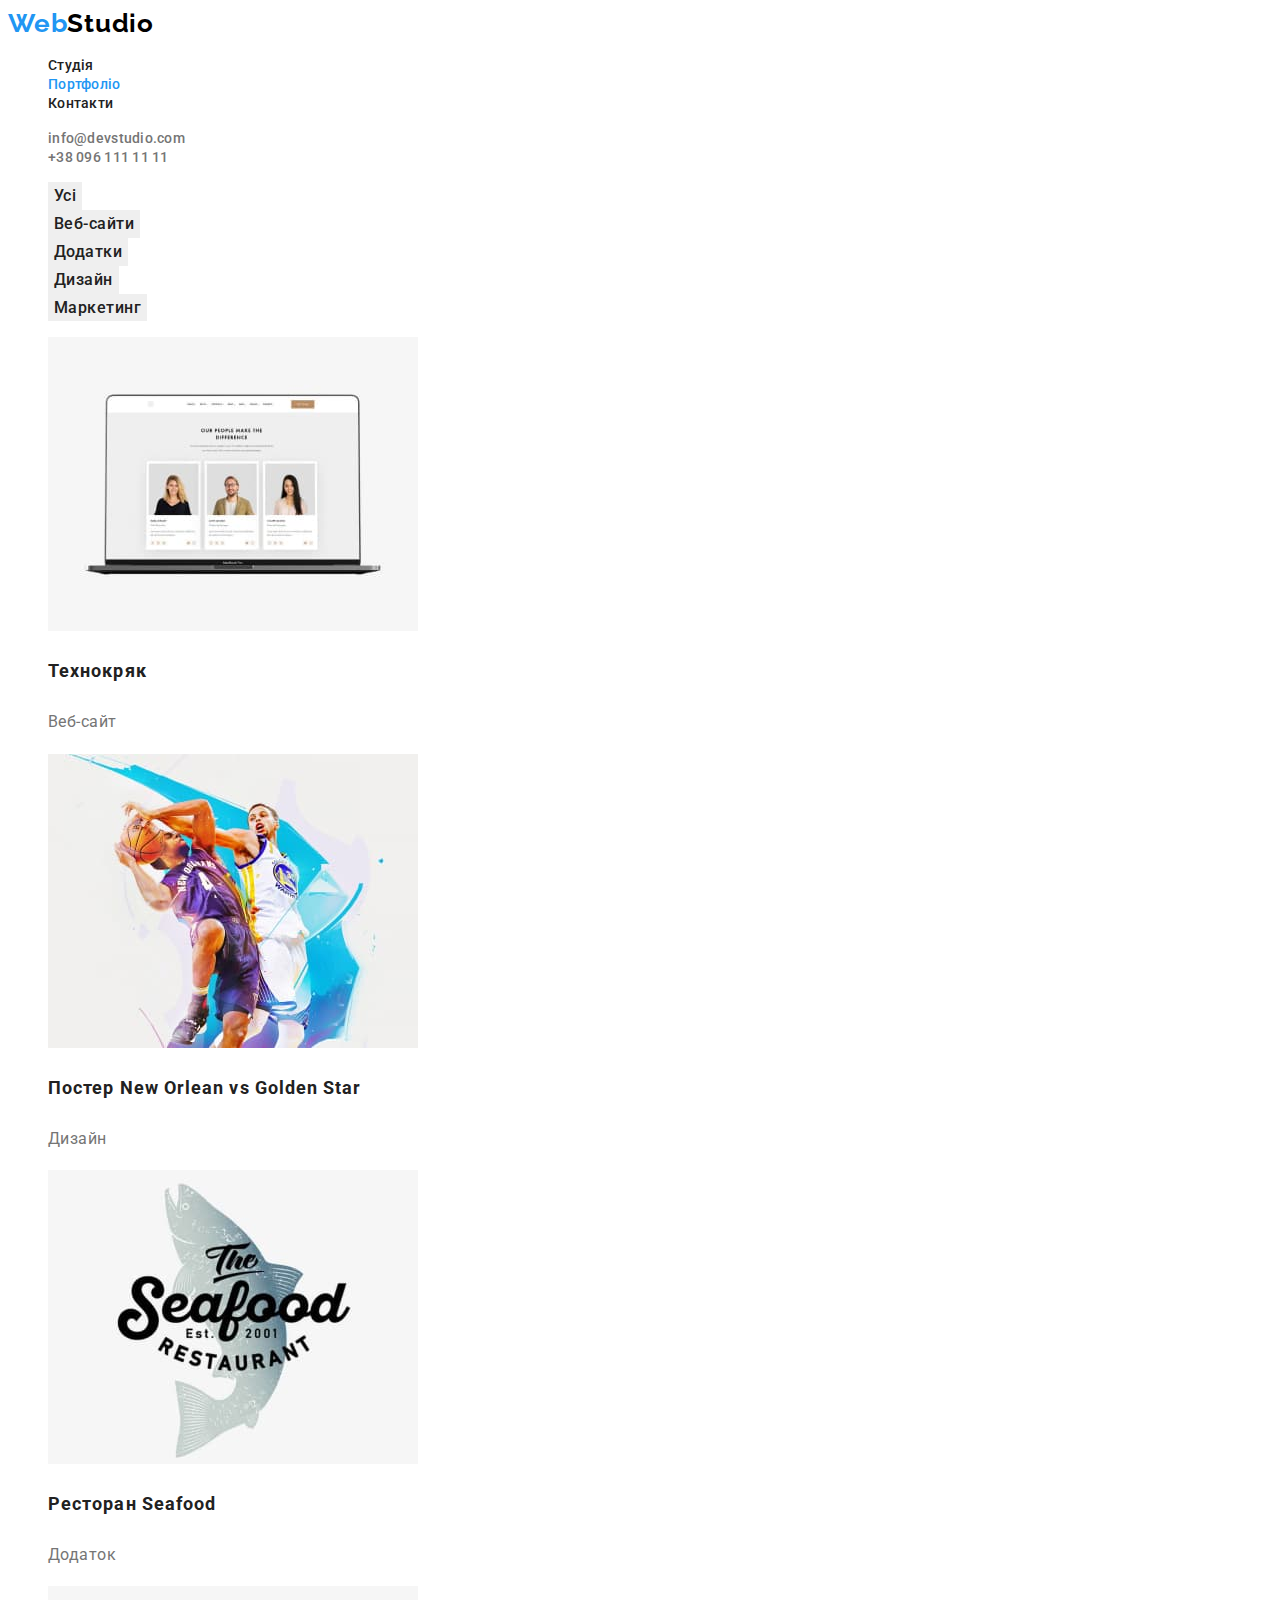
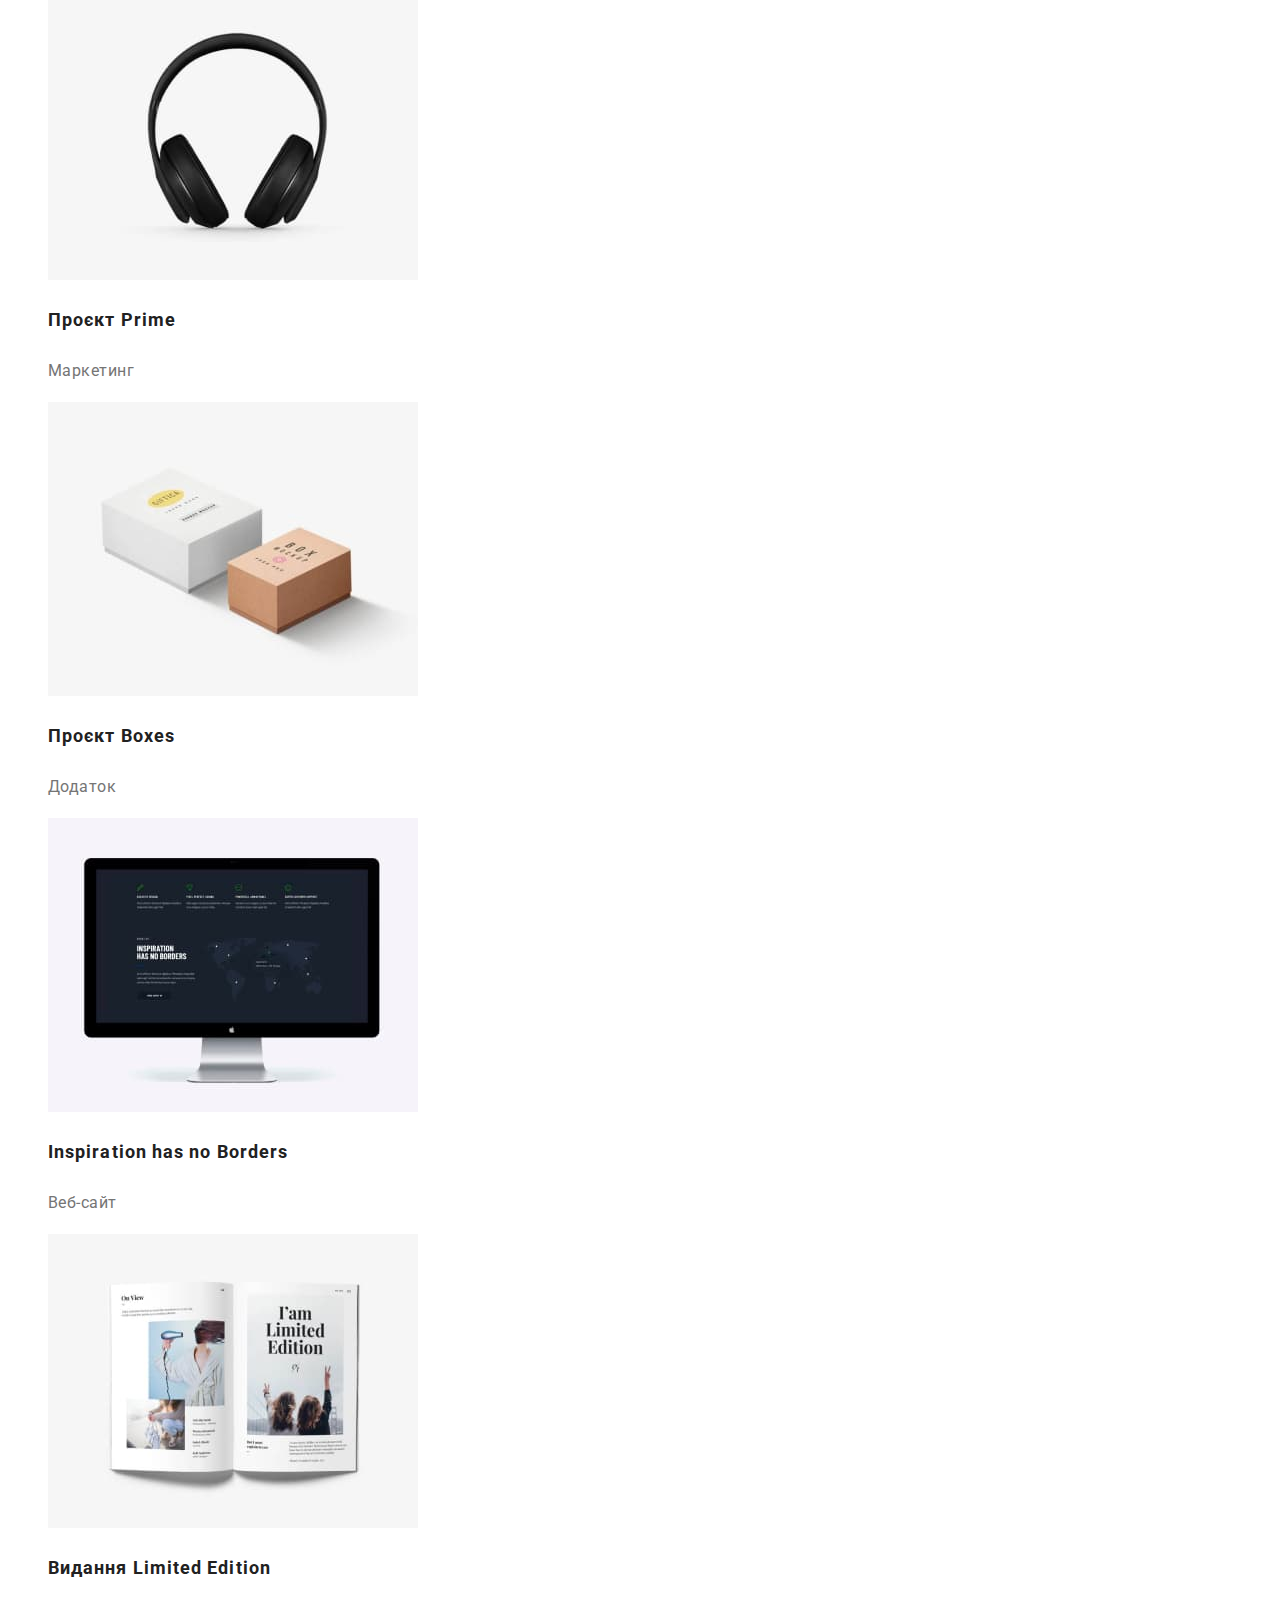
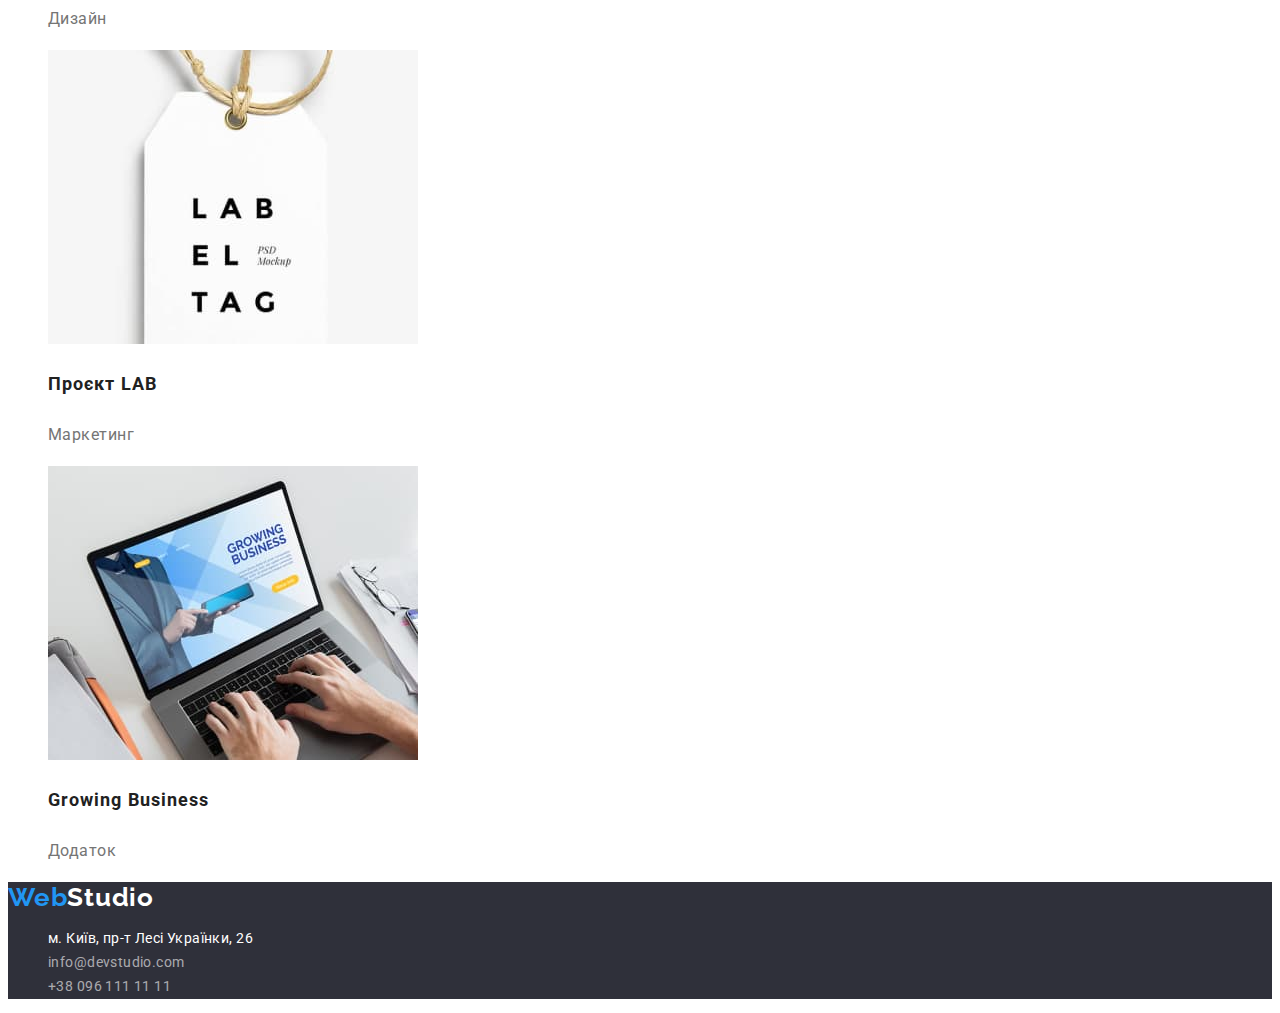
==== portfolio.html @ cf07fdb6 "copy data homework 2" ====
<!DOCTYPE html>
<html lang="uk">

<head>
    <meta charset="UTF-8" />
    <meta http-equiv="X-UA-Compatible" content="IE=edge" />
    <meta name="viewport" content="width=device-width, initial-scale=1.0" />
    <title>Портфоліо</title>
    <link rel="preconnect" href="https://fonts.googleapis.com" />
    <link rel="preconnect" href="https://fonts.gstatic.com" crossorigin />
    <link
        href="https://fonts.googleapis.com/css2?family=Raleway:wght@700&family=Roboto:wght@400;500;700;900&display=swap"
        rel="stylesheet" />
    <link rel="stylesheet" href="./css/styles.css" />
</head>

<body>
    <!--HEADER-->
    <header class="header">
        <nav class="header-nav">
            <a class="header-logo" href="/"><span class="logo-blue">Web</span>Studio</a>
            <ul class="header-list">
                <li><a class="header-link" href="./index.html">Студія</a></li>
                <li><a class="header-link current" href="">Портфоліо</a></li>
                <li><a class="header-link" href="">Контакти</a></li>
            </ul>
        </nav>
        <ul class="header-address">
            <li>
                <a class="header-mail" href="mailto:info@devstudio.com">info@devstudio.com</a>
            </li>
            <li>
                <a class="header-tel" href="tel:+380961111111">+38 096 111 11 11</a>
            </li>
        </ul>
    </header>
    <main>
        <!--FILTER-->
        <section class="filter">
            <h1 class="filter-title">Фільтр</h1>
            <nav>
                <ul class="filter-list">
                    <li class="filter-item">
                        <button class="filter-btn" type="button">Усі</button>
                    </li>
                    <li class="filter-item">
                        <button class="filter-btn" type="button">Веб-сайти</button>
                    </li>
                    <li class="filter-item">
                        <button class="filter-btn" type="button">Додатки</button>
                    </li>
                    <li class="filter-item">
                        <button class="filter-btn" type="button">Дизайн</button>
                    </li>
                    <li class="filter-item">
                        <button class="filter-btn" type="button">Маркетинг</button>
                    </li>
                </ul>
            </nav>
        </section>
        <!-- PROJECTS -->
        <section class="projects">
            <h2 class="projects-title">Приклади робіт</h2>
            <ul class="projects-list">
                <li class="projects-item">
                    <a class="project-link" href="#">
                        <img src="./images/img1.jpg" alt="Відображення відкритої вкладки браузеру з сайтом"
                            width="370" />
                        <h3 class="projects-subtitle">Технокряк</h3>
                        <p class="projects-text">Веб-сайт</p>
                    </a>
                </li>
                <li>
                    <a class="project-link" href="#">
                        <img src="./images/img2.jpg" alt="Два баскетболіста в стрибку борються за мяч" width="370" />
                        <h3 class="projects-subtitle">
                            Постер New Orlean vs Golden Star
                        </h3>
                        <p class="projects-text">Дизайн</p>
                    </a>
                </li>
                <li>
                    <a class="project-link" href="#">
                        <img src="./images/img3.jpg"
                            alt="Логотип ресторану з морською кухнею, на ньому є риба у вертикальному положенні і дизайнерським шрифтом написана назва ресторану"
                            width="370" />
                        <h3 class="projects-subtitle">Ресторан Seafood</h3>
                        <p class="projects-text">Додаток</p>
                    </a>
                </li>
                <li>
                    <a class="project-link" href="#">
                        <img src="./images/img4.jpg" alt="Великі чорні аудіонавушники" width="370" />
                        <h3 class="projects-subtitle">Проєкт Prime</h3>
                        <p class="projects-text">Маркетинг</p>
                    </a>
                </li>
                <li>
                    <a class="project-link" href="#">
                        <img src="./images/img5.jpg" alt="2 коробки: одна біла, друга коричнева" width="370" />
                        <h3 class="projects-subtitle">Проєкт Boxes</h3>
                        <p class="projects-text">Додаток</p>
                    </a>
                </li>
                <li>
                    <a class="project-link" href="#">
                        <img src="./images/img6.jpg" alt="Монітор, на якому відкрито вкладку сайту" width="370" />
                        <h3 class="projects-subtitle">Inspiration has no Borders</h3>
                        <p class="projects-text">Веб-сайт</p>
                    </a>
                </li>
                <li>
                    <a class="project-link" href="#">
                        <img src="./images/img7.jpg"
                            alt="Розворот журналу: на одній сторінці дівчина з феном, на другій дві дівчини стоять спиною, з довгим волоссям"
                            width="370" />
                        <h3 class="projects-subtitle">Видання Limited Edition</h3>
                        <p class="projects-text">Дизайн</p>
                    </a>
                </li>
                <li>
                    <a class="project-link" href="#">
                        <img src="./images/img8.jpg" alt="Бірка біла з символікою Label Tag" width="370" />
                        <h3 class="projects-subtitle">Проєкт LAB</h3>
                        <p class="projects-text">Маркетинг</p>
                    </a>
                </li>
                <li>
                    <a class="project-link" href="#">
                        <img src="./images/img9.jpg"
                            alt="Людина руками набирає текст на клавіатурі ноутбука, на моніторі зображення як встановити додаток"
                            width="370" />
                        <h3 class="projects-subtitle">Growing Business</h3>
                        <p class="projects-text">Додаток</p>
                    </a>
                </li>
            </ul>
        </section>
    </main>
    <!--FOOTER-->
    <footer class="footer">
        <a class="footer-logo" href="/"><span class="logo-blue">Web</span>Studio
        </a>
        <address class="footer-address">
            <ul class="footer-list">
                <li class="footer-item">
                    <a class="footer-place" href="https://goo.gl/maps/CNrvogU5NZiAzgcG7" target="_blank"
                        rel="noopener noreferrer">м. Київ, пр-т Лесі Українки, 26</a>
                </li>
                <li class="footer-item">
                    <a class="footer-mail" href="mailto:info@devstudio.com">info@devstudio.com</a>
                </li>
                <li class="footer-item">
                    <a class="footer-tel" href="tel:+380961111111">+38 096 111 11 11</a>
                </li>
            </ul>
        </address>
    </footer>
</body>

</html>
---- css/styles.css ----
:root {
  --primary-text-color: #757575;
  --title-text-color: #212121;
  --accent-text-color-first: #2196f3;
  --accent-text-color-second: #ffffff;
  --font-ral: "Raleway", sans-serif;
}
body {
  color: var(--primary-text-color);
  font-family: "Roboto", sans-serif;
  background-color: var(--accent-text-color-second);
}

/* --------------HEADER-------------------- */

.header-logo,
.footer-logo {
  font-family: var(--font-ral);
  font-weight: 700;
  font-size: 26px;
  line-height: 1.19;
  letter-spacing: 0.03em;
}

.header-logo {
  color: #000000;
}

.logo-blue {
  color: var(--accent-text-color-first);
}

.header-link {
  color: var(--title-text-color);
}

.current {
  color: var(--accent-text-color-first);
}

.header-link,
.header-mail,
.header-tel {
  font-weight: 500;
  font-size: 14px;
  line-height: 1.14;
  letter-spacing: 0.02em;
}

.header-list,
.header-address,
.features-list,
.photo-list,
.team-list,
.projects-list,
.footer-list,
.filter-list {
  list-style: none;
}

.header-link,
.header-logo,
.header-mail,
.header-tel,
.footer-logo,
.footer-place,
.footer-mail,
.footer-tel,
.project-link {
  text-decoration: none;
}

.header-link:hover,
.header-link:focus,
.header-mail:hover,
.header-mail:focus,
.header-tel:hover,
.header-tel:focus,
.footer-place:hover,
.footer-place:focus,
.footer-mail:hover,
.footer-mail:focus,
.footer-tel:hover,
.footer-tel:focus {
  color: var(--accent-text-color-first);
}

.header-mail,
.header-tel {
  color: var(--primary-text-color);
}

/* --------------HERO-------------------- */

.hero {
  background-color: #2f303a;
}

.hero-title {
  font-weight: 900;
  font-size: 44px;
  line-height: 1.36;
  text-align: center;
  letter-spacing: 0.06em;
  text-transform: uppercase;
  color: var(--accent-text-color-second);
}

.hero-btn {
  font-family: inherit;
  font-weight: 700;
  font-size: 16px;
  line-height: 1.88;
  letter-spacing: 0.06em;
  color: var(--accent-text-color-second);
  background: var(--accent-text-color-first);
  box-shadow: 0px 4px 4px rgba(0, 0, 0, 0.15);
  border-radius: 4px;
  border: none;
  cursor: pointer;
}

.hero-btn:hover,
.hero-btn:focus {
  background-color: #188ce8;
}

/* --------------FEATURES-------------------- */

.feature-title,
.filter-title,
.projects-title {
  position: absolute;
  white-space: nowrap;
  width: 1px;
  height: 1px;
  overflow: hidden;
  border: 0;
  padding: 0;
  clip: rect(0 0 0 0);
  clip-path: inset(50%);
  margin: -1px;
}

.features-subtitle {
  font-size: 14px;
  line-height: 1.14;
  letter-spacing: 0.03em;
  text-transform: uppercase;
  color: var(--title-text-color);
}

.features-text {
  font-size: 14px;
  line-height: 1.71;
  letter-spacing: 0.03em;
}

/* --------------GALLERY-------------------- */

.photo-title,
.team-title {
  font-size: 36px;
  line-height: 1.16;
  text-align: center;
  letter-spacing: 0.03em;
  color: var(--title-text-color);
}

/* --------------TEAM-------------------- */

.team {
  background: #f5f4fa;
}

.team-subtitle,
.team-text {
  line-height: 1.18;
  letter-spacing: 0.03em;
  text-align: center;
}

.team-subtitle {
  font-weight: 500;
  font-size: 16px;
  color: var(--title-text-color);
}

/* --------------FOOTER-------------------- */

.footer {
  background: #2f303a;
}

.footer-logo {
  color: var(--accent-text-color-second);
}

.footer-address {
  font-style: normal;
  font-weight: 400;
  font-size: 14px;
  line-height: 1.71;
  letter-spacing: 0.03em;
}

.footer-place {
  color: var(--accent-text-color-second);
}

.footer-mail,
.footer-tel {
  color: rgba(255, 255, 255, 0.6);
}

/* --------------FILTER-------------------- */

.filter-btn {
  font-family: inherit;
  font-weight: 500;
  font-size: 16px;
  line-height: 1.62;
  letter-spacing: 0.03em;
  text-align: center;
  color: var(--title-text-color);
  border: none;
  cursor: pointer;
}

.filter-btn:hover,
.filter-btn:focus {
  color: var(--accent-text-color-second);
  background-color: var(--accent-text-color-first);
}

/* --------------PROJECTS-------------------- */

.projects-subtitle {
  font-size: 18px;
  line-height: 2;
  letter-spacing: 0.06em;
  color: var(--title-text-color);
}

.projects-text {
  line-height: 1.88;
  letter-spacing: 0.03em;
  color: var(--primary-text-color);
}
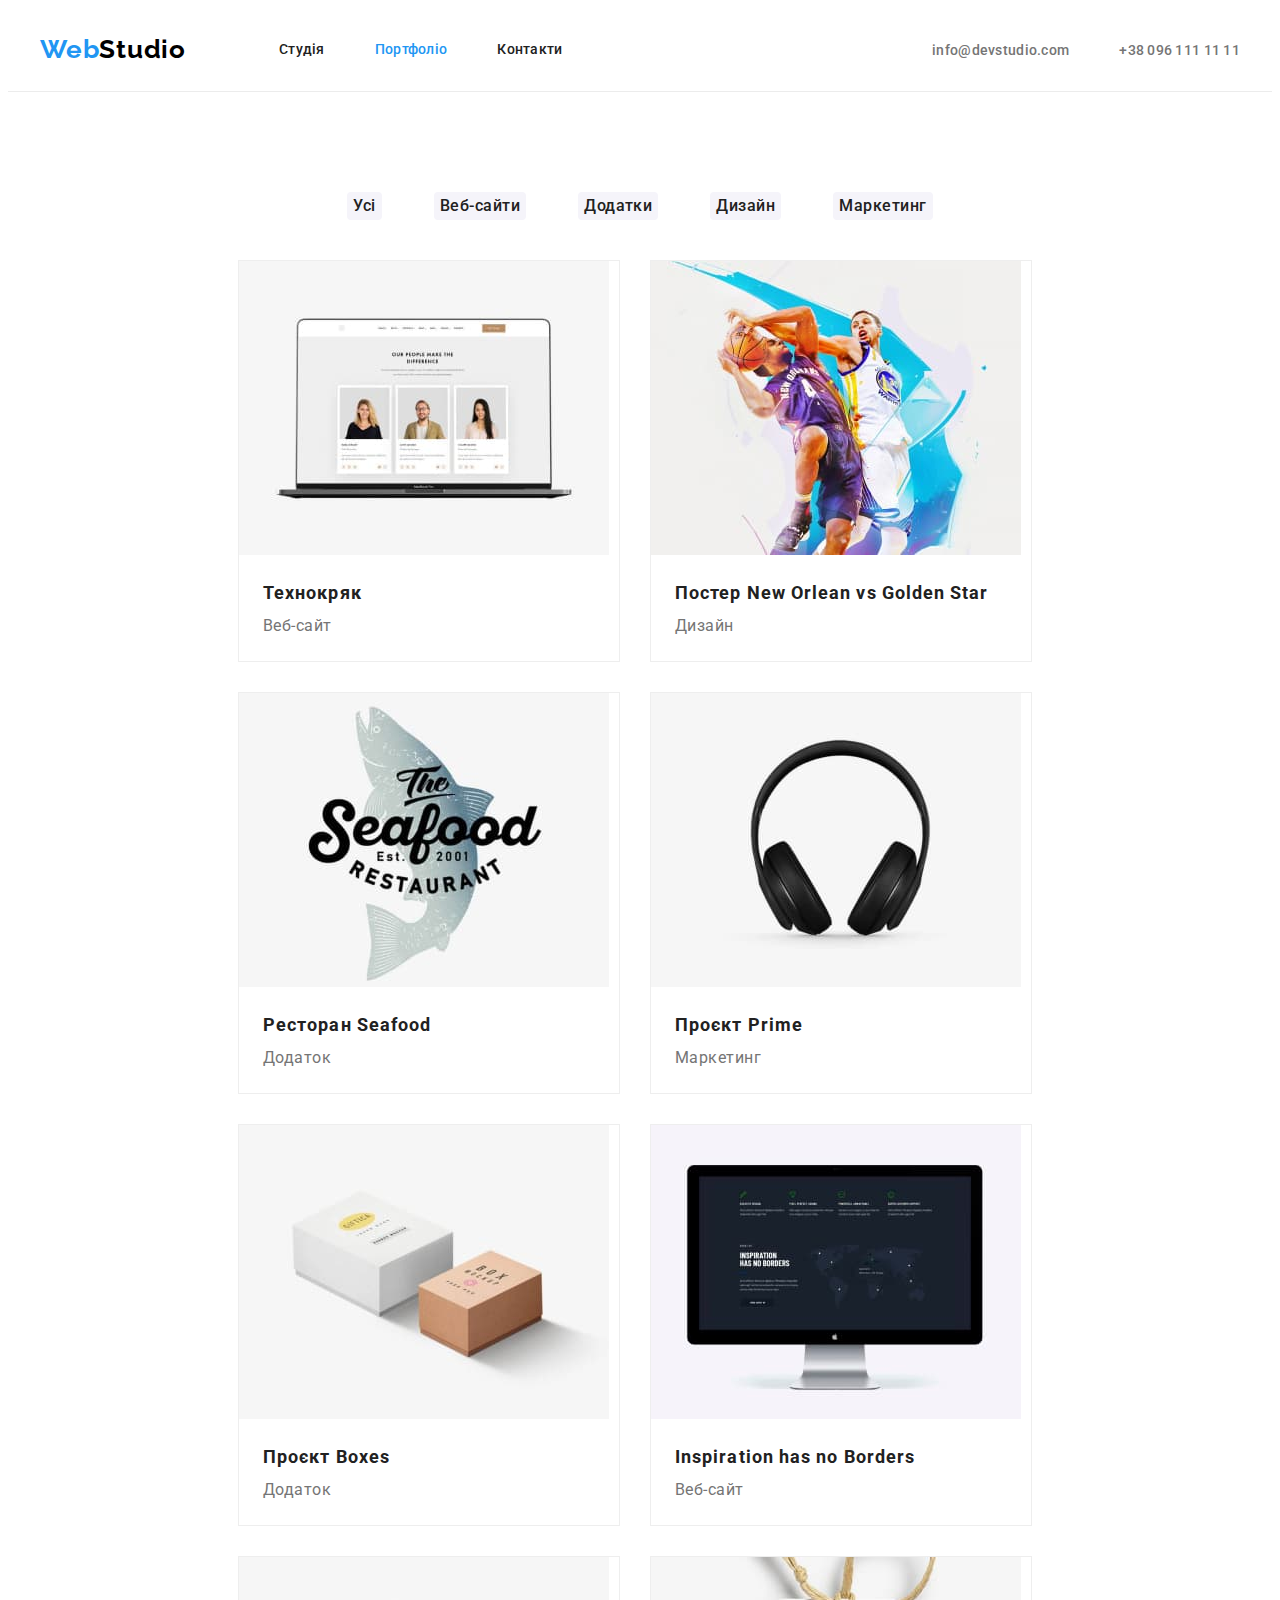
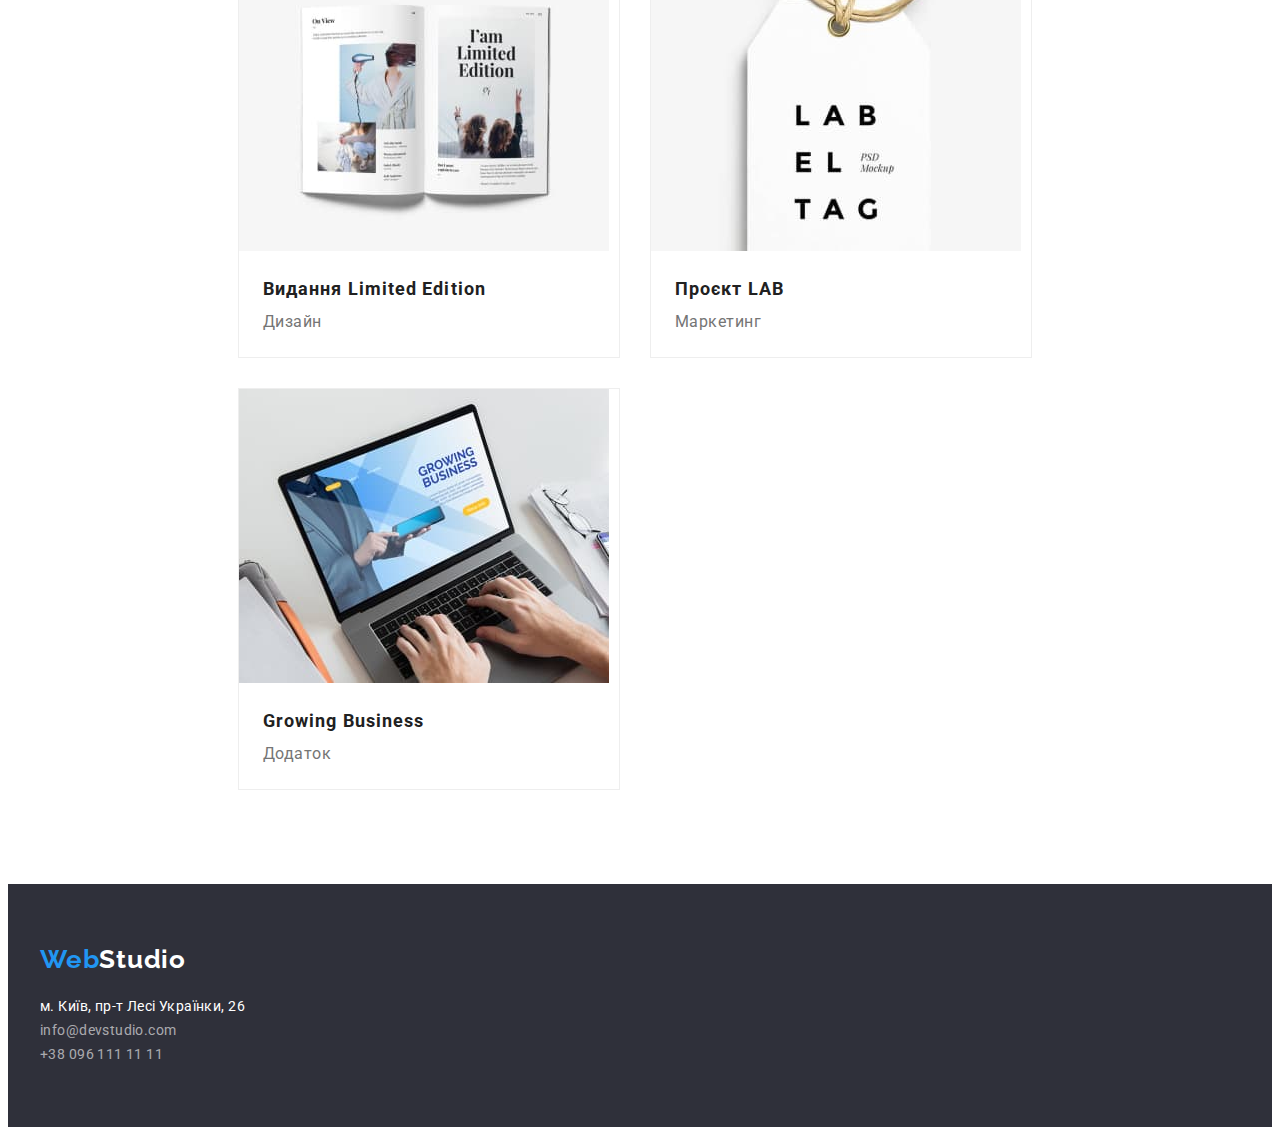
==== commit a2ef95f4: "add geometry" ====
--- a/portfolio.html
+++ b/portfolio.html
@@ -11,150 +11,188 @@
     <link
         href="https://fonts.googleapis.com/css2?family=Raleway:wght@700&family=Roboto:wght@400;500;700;900&display=swap"
         rel="stylesheet" />
+    <link rel="stylesheet" href="https://cdnjs.cloudflare.com/ajax/libs/modern-normalize/1.1.0/modern-normalize.min.css"
+        integrity="sha512-wpPYUAdjBVSE4KJnH1VR1HeZfpl1ub8YT/NKx4PuQ5NmX2tKuGu6U/JRp5y+Y8XG2tV+wKQpNHVUX03MfMFn9Q=="
+        crossorigin="anonymous" referrerpolicy="no-referrer" />
     <link rel="stylesheet" href="./css/styles.css" />
 </head>
 
 <body>
     <!--HEADER-->
     <header class="header">
-        <nav class="header-nav">
-            <a class="header-logo" href="/"><span class="logo-blue">Web</span>Studio</a>
-            <ul class="header-list">
-                <li><a class="header-link" href="./index.html">Студія</a></li>
-                <li><a class="header-link current" href="">Портфоліо</a></li>
-                <li><a class="header-link" href="">Контакти</a></li>
+        <div class="container header-container">
+            <nav class="header-nav">
+                <a class="header-logo" href="/"><span class="logo-blue">Web</span>Studio</a>
+                <ul class="header-list">
+                    <li><a class="header-link" href="./index.html">Студія</a></li>
+                    <li><a class="header-link current" href="">Портфоліо</a></li>
+                    <li><a class="header-link" href="">Контакти</a></li>
+                </ul>
+            </nav>
+            <ul class="header-address">
+                <li>
+                    <a class="header-mail" href="mailto:info@devstudio.com">info@devstudio.com</a>
+                </li>
+                <li>
+                    <a class="header-tel" href="tel:+380961111111">+38 096 111 11 11</a>
+                </li>
             </ul>
-        </nav>
-        <ul class="header-address">
-            <li>
-                <a class="header-mail" href="mailto:info@devstudio.com">info@devstudio.com</a>
-            </li>
-            <li>
-                <a class="header-tel" href="tel:+380961111111">+38 096 111 11 11</a>
-            </li>
-        </ul>
     </header>
     <main>
         <!--FILTER-->
         <section class="filter">
-            <h1 class="filter-title">Фільтр</h1>
-            <nav>
-                <ul class="filter-list">
-                    <li class="filter-item">
-                        <button class="filter-btn" type="button">Усі</button>
-                    </li>
-                    <li class="filter-item">
-                        <button class="filter-btn" type="button">Веб-сайти</button>
-                    </li>
-                    <li class="filter-item">
-                        <button class="filter-btn" type="button">Додатки</button>
-                    </li>
-                    <li class="filter-item">
-                        <button class="filter-btn" type="button">Дизайн</button>
-                    </li>
-                    <li class="filter-item">
-                        <button class="filter-btn" type="button">Маркетинг</button>
-                    </li>
-                </ul>
-            </nav>
+            <div class="container filter-container">
+                <h1 class="filter-title">Фільтр</h1>
+                <nav>
+                    <ul class="filter-list">
+                        <li class="filter-item">
+                            <button class="filter-btn" type="button">Усі</button>
+                        </li>
+                        <li class="filter-item">
+                            <button class="filter-btn" type="button">Веб-сайти</button>
+                        </li>
+                        <li class="filter-item">
+                            <button class="filter-btn" type="button">Додатки</button>
+                        </li>
+                        <li class="filter-item">
+                            <button class="filter-btn" type="button">Дизайн</button>
+                        </li>
+                        <li class="filter-item">
+                            <button class="filter-btn" type="button">Маркетинг</button>
+                        </li>
+                    </ul>
+                </nav>
+            </div>
         </section>
         <!-- PROJECTS -->
         <section class="projects">
-            <h2 class="projects-title">Приклади робіт</h2>
-            <ul class="projects-list">
-                <li class="projects-item">
-                    <a class="project-link" href="#">
-                        <img src="./images/img1.jpg" alt="Відображення відкритої вкладки браузеру з сайтом"
-                            width="370" />
-                        <h3 class="projects-subtitle">Технокряк</h3>
-                        <p class="projects-text">Веб-сайт</p>
-                    </a>
-                </li>
-                <li>
-                    <a class="project-link" href="#">
-                        <img src="./images/img2.jpg" alt="Два баскетболіста в стрибку борються за мяч" width="370" />
-                        <h3 class="projects-subtitle">
-                            Постер New Orlean vs Golden Star
-                        </h3>
-                        <p class="projects-text">Дизайн</p>
-                    </a>
-                </li>
-                <li>
-                    <a class="project-link" href="#">
-                        <img src="./images/img3.jpg"
-                            alt="Логотип ресторану з морською кухнею, на ньому є риба у вертикальному положенні і дизайнерським шрифтом написана назва ресторану"
-                            width="370" />
-                        <h3 class="projects-subtitle">Ресторан Seafood</h3>
-                        <p class="projects-text">Додаток</p>
-                    </a>
-                </li>
-                <li>
-                    <a class="project-link" href="#">
-                        <img src="./images/img4.jpg" alt="Великі чорні аудіонавушники" width="370" />
-                        <h3 class="projects-subtitle">Проєкт Prime</h3>
-                        <p class="projects-text">Маркетинг</p>
-                    </a>
-                </li>
-                <li>
-                    <a class="project-link" href="#">
-                        <img src="./images/img5.jpg" alt="2 коробки: одна біла, друга коричнева" width="370" />
-                        <h3 class="projects-subtitle">Проєкт Boxes</h3>
-                        <p class="projects-text">Додаток</p>
-                    </a>
-                </li>
-                <li>
-                    <a class="project-link" href="#">
-                        <img src="./images/img6.jpg" alt="Монітор, на якому відкрито вкладку сайту" width="370" />
-                        <h3 class="projects-subtitle">Inspiration has no Borders</h3>
-                        <p class="projects-text">Веб-сайт</p>
-                    </a>
-                </li>
-                <li>
-                    <a class="project-link" href="#">
-                        <img src="./images/img7.jpg"
-                            alt="Розворот журналу: на одній сторінці дівчина з феном, на другій дві дівчини стоять спиною, з довгим волоссям"
-                            width="370" />
-                        <h3 class="projects-subtitle">Видання Limited Edition</h3>
-                        <p class="projects-text">Дизайн</p>
-                    </a>
-                </li>
-                <li>
-                    <a class="project-link" href="#">
-                        <img src="./images/img8.jpg" alt="Бірка біла з символікою Label Tag" width="370" />
-                        <h3 class="projects-subtitle">Проєкт LAB</h3>
-                        <p class="projects-text">Маркетинг</p>
-                    </a>
-                </li>
-                <li>
-                    <a class="project-link" href="#">
-                        <img src="./images/img9.jpg"
-                            alt="Людина руками набирає текст на клавіатурі ноутбука, на моніторі зображення як встановити додаток"
-                            width="370" />
-                        <h3 class="projects-subtitle">Growing Business</h3>
-                        <p class="projects-text">Додаток</p>
-                    </a>
-                </li>
-            </ul>
+            <div class="container projects-container">
+                <h2 class="projects-title">Приклади робіт</h2>
+                <ul class="projects-list">
+                    <li class="projects-item">
+                        <a class="project-link" href="#">
+                            <img src="./images/img1.jpg" alt="Відображення відкритої вкладки браузеру з сайтом"
+                                width="370" />
+                            <div class="projects-wrap">
+                                <h3 class="projects-subtitle">Технокряк</h3>
+                                <p class="projects-text">Веб-сайт</p>
+                            </div>
+
+                        </a>
+                    </li>
+                    <li class="projects-item">
+                        <a class="project-link" href="#">
+                            <img src="./images/img2.jpg" alt="Два баскетболіста в стрибку борються за мяч"
+                                width="370" />
+                            <div class="projects-wrap">
+                                <h3 class="projects-subtitle">
+                                    Постер New Orlean vs Golden Star
+                                </h3>
+                                <p class="projects-text">Дизайн</p>
+                            </div>
+
+                        </a>
+                    </li>
+                    <li class="projects-item">
+                        <a class="project-link" href="#">
+                            <img src="./images/img3.jpg"
+                                alt="Логотип ресторану з морською кухнею, на ньому є риба у вертикальному положенні і дизайнерським шрифтом написана назва ресторану"
+                                width="370" />
+                            <div class="projects-wrap">
+                                <h3 class="projects-subtitle">Ресторан Seafood</h3>
+                                <p class="projects-text">Додаток</p>
+                            </div>
+
+                        </a>
+                    </li>
+                    <li class="projects-item">
+                        <a class="project-link" href="#">
+                            <img src="./images/img4.jpg" alt="Великі чорні аудіонавушники" width="370" />
+                            <div class="projects-wrap">
+                                <h3 class="projects-subtitle">Проєкт Prime</h3>
+                                <p class="projects-text">Маркетинг</p>
+                            </div>
+
+                        </a>
+                    </li>
+                    <li class="projects-item">
+                        <a class="project-link" href="#">
+                            <img src="./images/img5.jpg" alt="2 коробки: одна біла, друга коричнева" width="370" />
+                            <div class="projects-wrap">
+                                <h3 class="projects-subtitle">Проєкт Boxes</h3>
+                                <p class="projects-text">Додаток</p>
+                            </div>
+
+                        </a>
+                    </li>
+                    <li class="projects-item">
+                        <a class="project-link" href="#">
+                            <img src="./images/img6.jpg" alt="Монітор, на якому відкрито вкладку сайту" width="370" />
+                            <div class="projects-wrap">
+                                <h3 class="projects-subtitle">Inspiration has no Borders</h3>
+                                <p class="projects-text">Веб-сайт</p>
+                            </div>
+
+                        </a>
+                    </li>
+                    <li class="projects-item">
+                        <a class="project-link" href="#">
+                            <img src="./images/img7.jpg"
+                                alt="Розворот журналу: на одній сторінці дівчина з феном, на другій дві дівчини стоять спиною, з довгим волоссям"
+                                width="370" />
+                            <div class="projects-wrap">
+                                <h3 class="projects-subtitle">Видання Limited Edition</h3>
+                                <p class="projects-text">Дизайн</p>
+                            </div>
+
+                        </a>
+                    </li>
+                    <li class="projects-item">
+                        <a class="project-link" href="#">
+                            <img src="./images/img8.jpg" alt="Бірка біла з символікою Label Tag" width="370" />
+                            <div class="projects-wrap">
+                                <h3 class="projects-subtitle">Проєкт LAB</h3>
+                                <p class="projects-text">Маркетинг</p>
+                            </div>
+
+                        </a>
+                    </li>
+                    <li class="projects-item">
+                        <a class="project-link" href="#">
+                            <img src="./images/img9.jpg"
+                                alt="Людина руками набирає текст на клавіатурі ноутбука, на моніторі зображення як встановити додаток"
+                                width="370" />
+                            <div class="projects-wrap">
+                                <h3 class="projects-subtitle">Growing Business</h3>
+                                <p class="projects-text">Додаток</p>
+                            </div>
+
+                        </a>
+                    </li>
+                </ul>
+            </div>
         </section>
     </main>
     <!--FOOTER-->
     <footer class="footer">
-        <a class="footer-logo" href="/"><span class="logo-blue">Web</span>Studio
-        </a>
-        <address class="footer-address">
-            <ul class="footer-list">
-                <li class="footer-item">
-                    <a class="footer-place" href="https://goo.gl/maps/CNrvogU5NZiAzgcG7" target="_blank"
-                        rel="noopener noreferrer">м. Київ, пр-т Лесі Українки, 26</a>
-                </li>
-                <li class="footer-item">
-                    <a class="footer-mail" href="mailto:info@devstudio.com">info@devstudio.com</a>
-                </li>
-                <li class="footer-item">
-                    <a class="footer-tel" href="tel:+380961111111">+38 096 111 11 11</a>
-                </li>
-            </ul>
-        </address>
+        <div class="container footer-container">
+            <a class="footer-logo" href="/"><span class="logo-blue">Web</span>Studio
+            </a>
+            <address class="footer-address">
+                <ul class="footer-list">
+                    <li class="footer-item">
+                        <a class="footer-place" href="https://goo.gl/maps/CNrvogU5NZiAzgcG7" target="_blank"
+                            rel="noopener noreferrer">м. Київ, пр-т Лесі Українки, 26</a>
+                    </li>
+                    <li class="footer-item">
+                        <a class="footer-mail" href="mailto:info@devstudio.com">info@devstudio.com</a>
+                    </li>
+                    <li class="footer-item">
+                        <a class="footer-tel" href="tel:+380961111111">+38 096 111 11 11</a>
+                    </li>
+                </ul>
+            </address>
+        </div>
     </footer>
 </body>
 
--- a/css/styles.css
+++ b/css/styles.css
@@ -5,46 +5,47 @@
   --accent-text-color-second: #ffffff;
   --font-ral: "Raleway", sans-serif;
 }
+
 body {
   color: var(--primary-text-color);
   font-family: "Roboto", sans-serif;
   background-color: var(--accent-text-color-second);
 }
 
+h1,
+h2,
+h3,
+h4,
+h5,
+h6,
+p {
+  margin: 0;
+}
+
+img {
+  display: block;
+}
+
+.container {
+  width: 1200px;
+  padding: 0 15px;
+  margin: 0 auto;
+}
+
 /* --------------HEADER-------------------- */
 
-.header-logo,
-.footer-logo {
-  font-family: var(--font-ral);
-  font-weight: 700;
-  font-size: 26px;
-  line-height: 1.19;
-  letter-spacing: 0.03em;
-}
-
-.header-logo {
-  color: #000000;
-}
-
-.logo-blue {
-  color: var(--accent-text-color-first);
+.header-container {
+  display: flex;
+  align-items: center;
+  justify-content: space-between;
 }
 
 .header-link {
-  color: var(--title-text-color);
-}
-
-.current {
-  color: var(--accent-text-color-first);
-}
-
-.header-link,
-.header-mail,
-.header-tel {
-  font-weight: 500;
-  font-size: 14px;
-  line-height: 1.14;
-  letter-spacing: 0.02em;
+  display: block;
+}
+
+.header-nav {
+  display: flex;
 }
 
 .header-list,
@@ -56,6 +57,55 @@
 .footer-list,
 .filter-list {
   list-style: none;
+  margin: 0;
+  padding: 0;
+}
+
+.header-list,
+.header-address {
+  display: flex;
+  padding-top: 32px;
+  padding-bottom: 32px;
+  gap: 50px;
+}
+
+.header-logo,
+.footer-logo {
+  /* display: block;
+  display: flex; */
+  font-family: var(--font-ral);
+  font-weight: 700;
+  font-size: 26px;
+  line-height: 1.19;
+  letter-spacing: 0.03em;
+}
+
+.header-logo {
+  padding: 24px 0;
+  margin-right: 93px;
+  color: #000000;
+}
+
+.logo-blue {
+  color: var(--accent-text-color-first);
+}
+
+.header-link {
+  /* padding: 32px 0; */
+  color: var(--title-text-color);
+}
+
+.current {
+  color: var(--accent-text-color-first);
+}
+
+.header-link,
+.header-mail,
+.header-tel {
+  font-weight: 500;
+  font-size: 14px;
+  line-height: 1.14;
+  letter-spacing: 0.02em;
 }
 
 .header-link,
@@ -93,10 +143,16 @@
 /* --------------HERO-------------------- */
 
 .hero {
+  padding: 200px 452px;
   background-color: #2f303a;
+  justify-content: center;
 }
 
 .hero-title {
+  margin: 0 auto;
+  margin-bottom: 30px;
+  width: 696px;
+
   font-weight: 900;
   font-size: 44px;
   line-height: 1.36;
@@ -107,6 +163,11 @@
 }
 
 .hero-btn {
+  display: flex;
+  justify-content: center;
+  margin: 0 auto;
+  padding: 10px 32px;
+
   font-family: inherit;
   font-weight: 700;
   font-size: 16px;
@@ -126,6 +187,24 @@
 }
 
 /* --------------FEATURES-------------------- */
+.features,
+.team {
+  padding: 94px 215px;
+}
+
+.features-list,
+.photo-list,
+.projects-list,
+.team-list {
+  display: flex;
+  flex-wrap: wrap;
+  gap: 30px;
+  margin: 0 auto;
+}
+
+.features-item {
+  flex-basis: calc((100% - 90px) / 4);
+}
 
 .feature-title,
 .filter-title,
@@ -143,6 +222,8 @@
 }
 
 .features-subtitle {
+  margin-bottom: 10px;
+
   font-size: 14px;
   line-height: 1.14;
   letter-spacing: 0.03em;
@@ -157,9 +238,13 @@
 }
 
 /* --------------GALLERY-------------------- */
+.photo {
+  padding: 0 215px 94px 215px;
+}
 
 .photo-title,
 .team-title {
+  margin-bottom: 50px;
   font-size: 36px;
   line-height: 1.16;
   text-align: center;
@@ -167,10 +252,22 @@
   color: var(--title-text-color);
 }
 
+.photo-item {
+  flex-basis: calc((100%-60px) / 3);
+}
+
 /* --------------TEAM-------------------- */
 
 .team {
   background: #f5f4fa;
+}
+
+.team-item {
+  flex-basis: calc((100% - 90px) / 4);
+}
+
+.team-subtitle {
+  margin-bottom: 10px;
 }
 
 .team-subtitle,
@@ -180,6 +277,15 @@
   text-align: center;
 }
 
+.team-wrap {
+  padding-top: 30px;
+  padding-bottom: 30px;
+  background-color: var(--accent-text-color-second);
+  box-shadow: 0px 1px 3px rgba(0, 0, 0, 0.12), 0px 1px 1px rgba(0, 0, 0, 0.14),
+    0px 2px 1px rgba(0, 0, 0, 0.2);
+  border-radius: 0px 0px 4px 4px;
+}
+
 .team-subtitle {
   font-weight: 500;
   font-size: 16px;
@@ -189,10 +295,17 @@
 /* --------------FOOTER-------------------- */
 
 .footer {
+  padding: 60px 0;
   background: #2f303a;
 }
 
+.footer-list {
+  display: block;
+}
+
 .footer-logo {
+  display: flex;
+  margin-bottom: 20px;
   color: var(--accent-text-color-second);
 }
 
@@ -206,6 +319,11 @@
 
 .footer-place {
   color: var(--accent-text-color-second);
+  margin-bottom: 9px;
+}
+
+.footer-tel {
+  margin-bottom: 9px;
 }
 
 .footer-mail,
@@ -214,6 +332,23 @@
 }
 
 /* --------------FILTER-------------------- */
+.filter {
+  border-top: 1px solid #ececec;
+}
+.filter-container {
+  margin-top: 94px;
+  margin-bottom: 34px;
+}
+
+.filter-list {
+  display: flex;
+  justify-content: center;
+  gap: 8px;
+}
+
+.filter-item {
+  padding: 6px 22px;
+}
 
 .filter-btn {
   font-family: inherit;
@@ -223,6 +358,9 @@
   letter-spacing: 0.03em;
   text-align: center;
   color: var(--title-text-color);
+
+  background: #f5f4fa;
+  border-radius: 4px;
   border: none;
   cursor: pointer;
 }
@@ -231,9 +369,29 @@
 .filter-btn:focus {
   color: var(--accent-text-color-second);
   background-color: var(--accent-text-color-first);
+  box-shadow: 0px 3px 1px rgba(0, 0, 0, 0.1), 0px 1px 2px rgba(0, 0, 0, 0.08),
+    0px 2px 2px rgba(0, 0, 0, 0.12);
 }
 
 /* --------------PROJECTS-------------------- */
+
+.projects {
+  padding: 0 215px 94px;
+}
+
+.projects-item {
+  width: calc((100% - 60px) / 3);
+  border: 1px solid #eeeeee;
+}
+
+/* .project-link {
+border: 1px solid #EEEEEE;
+} */
+
+.projects-wrap {
+  padding: 20px 24px;
+  background-color: var(--accent-text-color-second);
+}
 
 .projects-subtitle {
   font-size: 18px;
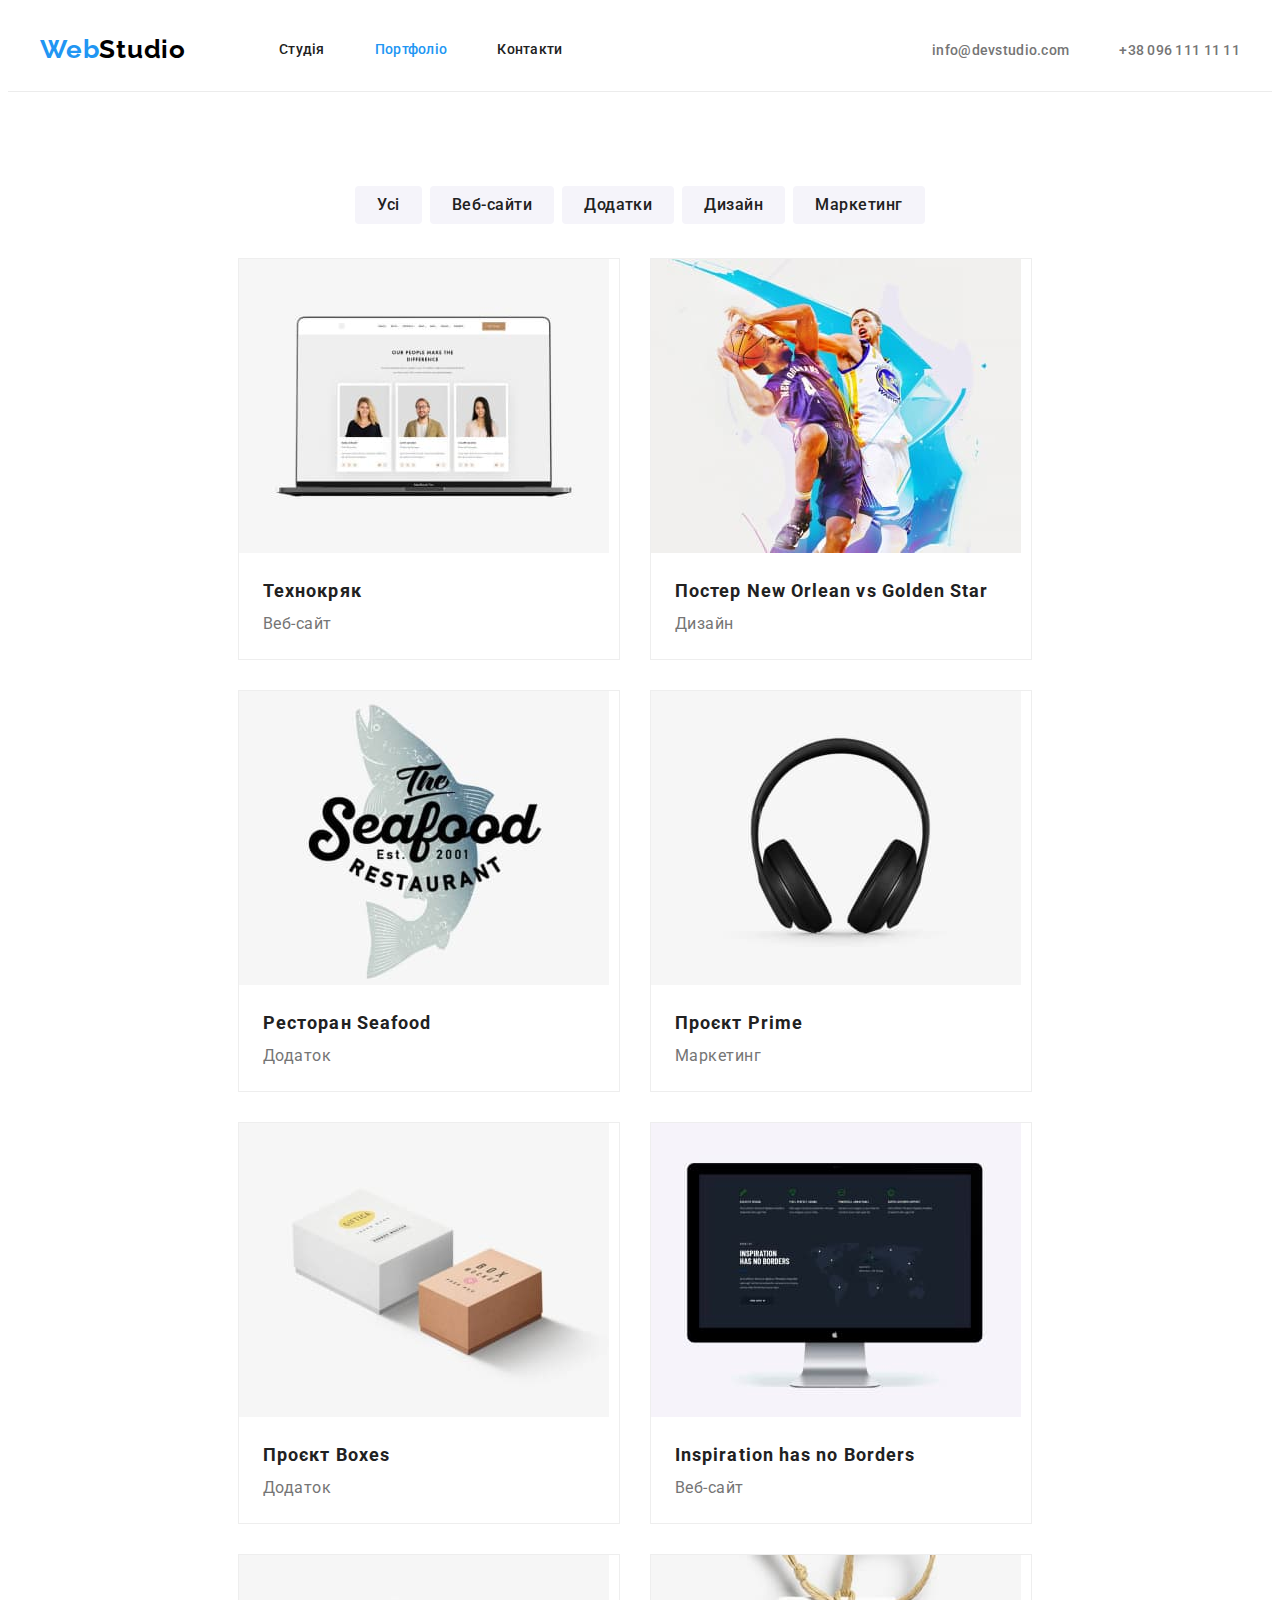
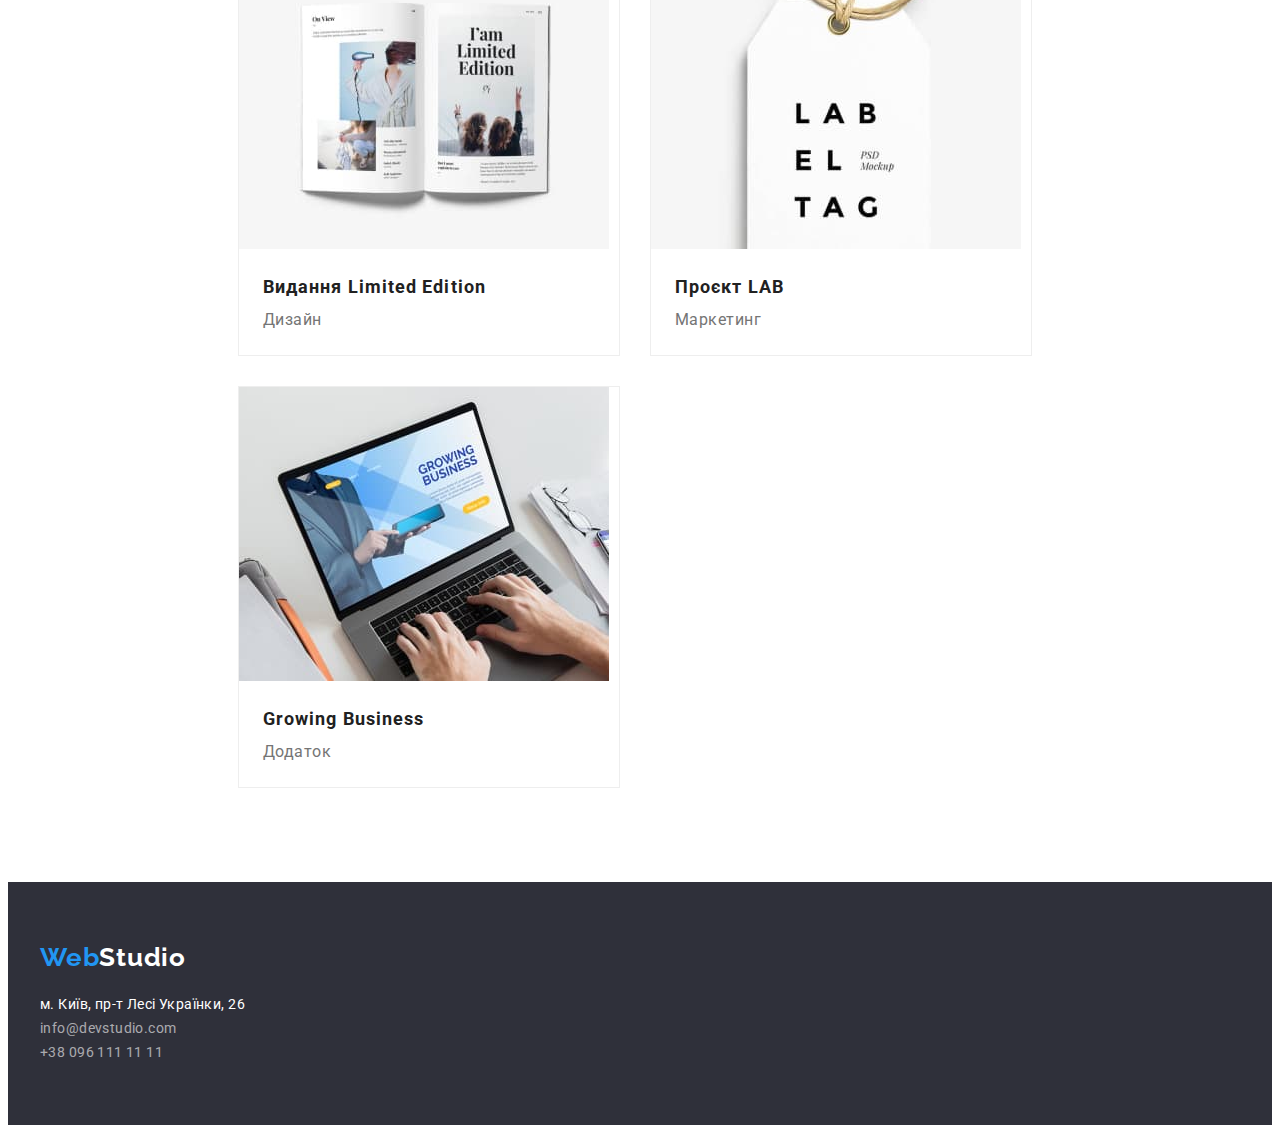
==== commit 840570d7: "add all geometry" ====
--- a/portfolio.html
+++ b/portfolio.html
@@ -37,7 +37,9 @@
                     <a class="header-tel" href="tel:+380961111111">+38 096 111 11 11</a>
                 </li>
             </ul>
+        </div>
     </header>
+
     <main>
         <!--FILTER-->
         <section class="filter">
@@ -77,7 +79,6 @@
                                 <h3 class="projects-subtitle">Технокряк</h3>
                                 <p class="projects-text">Веб-сайт</p>
                             </div>
-
                         </a>
                     </li>
                     <li class="projects-item">
@@ -90,7 +91,6 @@
                                 </h3>
                                 <p class="projects-text">Дизайн</p>
                             </div>
-
                         </a>
                     </li>
                     <li class="projects-item">
@@ -102,7 +102,6 @@
                                 <h3 class="projects-subtitle">Ресторан Seafood</h3>
                                 <p class="projects-text">Додаток</p>
                             </div>
-
                         </a>
                     </li>
                     <li class="projects-item">
@@ -112,7 +111,6 @@
                                 <h3 class="projects-subtitle">Проєкт Prime</h3>
                                 <p class="projects-text">Маркетинг</p>
                             </div>
-
                         </a>
                     </li>
                     <li class="projects-item">
@@ -122,7 +120,6 @@
                                 <h3 class="projects-subtitle">Проєкт Boxes</h3>
                                 <p class="projects-text">Додаток</p>
                             </div>
-
                         </a>
                     </li>
                     <li class="projects-item">
@@ -132,7 +129,6 @@
                                 <h3 class="projects-subtitle">Inspiration has no Borders</h3>
                                 <p class="projects-text">Веб-сайт</p>
                             </div>
-
                         </a>
                     </li>
                     <li class="projects-item">
@@ -144,7 +140,6 @@
                                 <h3 class="projects-subtitle">Видання Limited Edition</h3>
                                 <p class="projects-text">Дизайн</p>
                             </div>
-
                         </a>
                     </li>
                     <li class="projects-item">
@@ -154,7 +149,6 @@
                                 <h3 class="projects-subtitle">Проєкт LAB</h3>
                                 <p class="projects-text">Маркетинг</p>
                             </div>
-
                         </a>
                     </li>
                     <li class="projects-item">
@@ -166,7 +160,6 @@
                                 <h3 class="projects-subtitle">Growing Business</h3>
                                 <p class="projects-text">Додаток</p>
                             </div>
-
                         </a>
                     </li>
                 </ul>
--- a/css/styles.css
+++ b/css/styles.css
@@ -33,6 +33,9 @@
 }
 
 /* --------------HEADER-------------------- */
+.header {
+  border-bottom: 1px solid #ececec;
+}
 
 .header-container {
   display: flex;
@@ -71,8 +74,6 @@
 
 .header-logo,
 .footer-logo {
-  /* display: block;
-  display: flex; */
   font-family: var(--font-ral);
   font-weight: 700;
   font-size: 26px;
@@ -91,7 +92,6 @@
 }
 
 .header-link {
-  /* padding: 32px 0; */
   color: var(--title-text-color);
 }
 
@@ -202,7 +202,8 @@
   margin: 0 auto;
 }
 
-.features-item {
+.features-item,
+.team-item {
   flex-basis: calc((100% - 90px) / 4);
 }
 
@@ -253,7 +254,7 @@
 }
 
 .photo-item {
-  flex-basis: calc((100%-60px) / 3);
+  flex-basis: calc((100% - 60px) / 3);
 }
 
 /* --------------TEAM-------------------- */
@@ -332,9 +333,7 @@
 }
 
 /* --------------FILTER-------------------- */
-.filter {
-  border-top: 1px solid #ececec;
-}
+
 .filter-container {
   margin-top: 94px;
   margin-bottom: 34px;
@@ -346,11 +345,10 @@
   gap: 8px;
 }
 
-.filter-item {
+.filter-btn {
+  margin: 0 auto;
   padding: 6px 22px;
-}
-
-.filter-btn {
+
   font-family: inherit;
   font-weight: 500;
   font-size: 16px;
@@ -384,10 +382,6 @@
   border: 1px solid #eeeeee;
 }
 
-/* .project-link {
-border: 1px solid #EEEEEE;
-} */
-
 .projects-wrap {
   padding: 20px 24px;
   background-color: var(--accent-text-color-second);
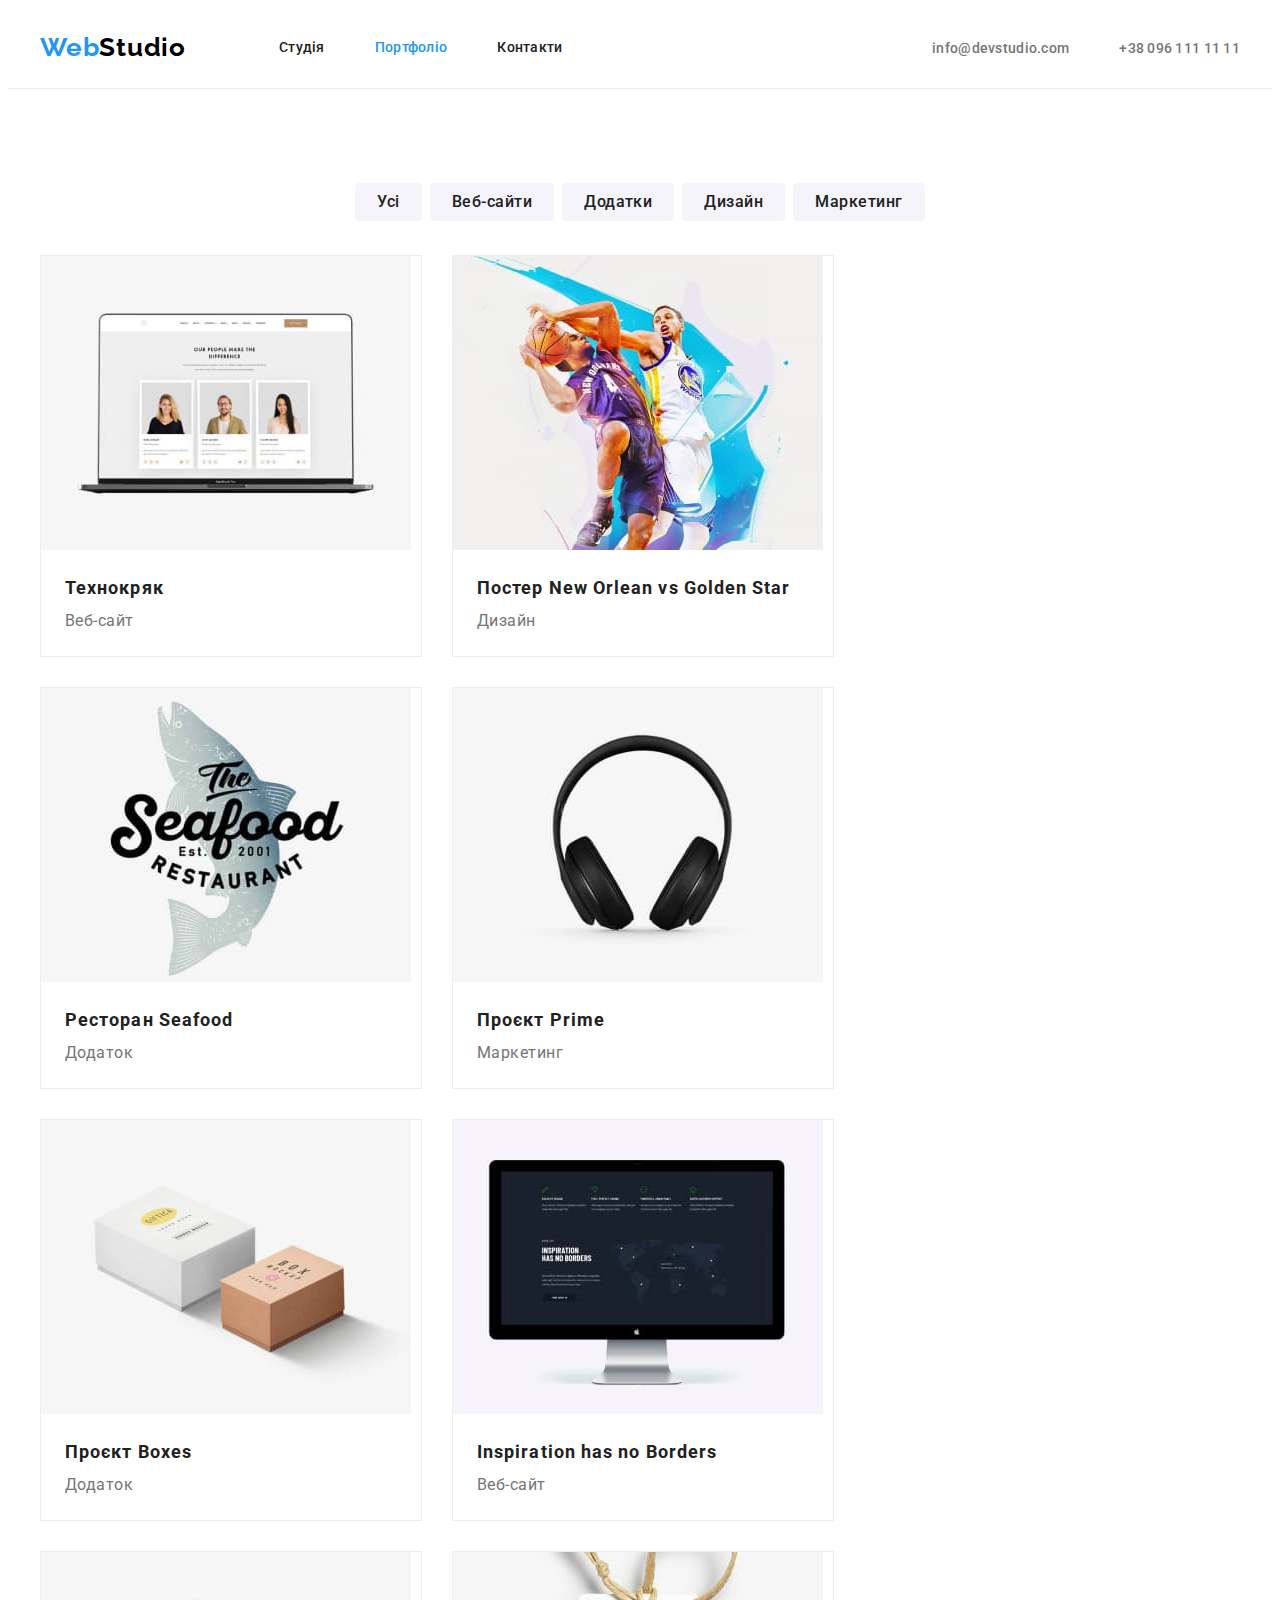
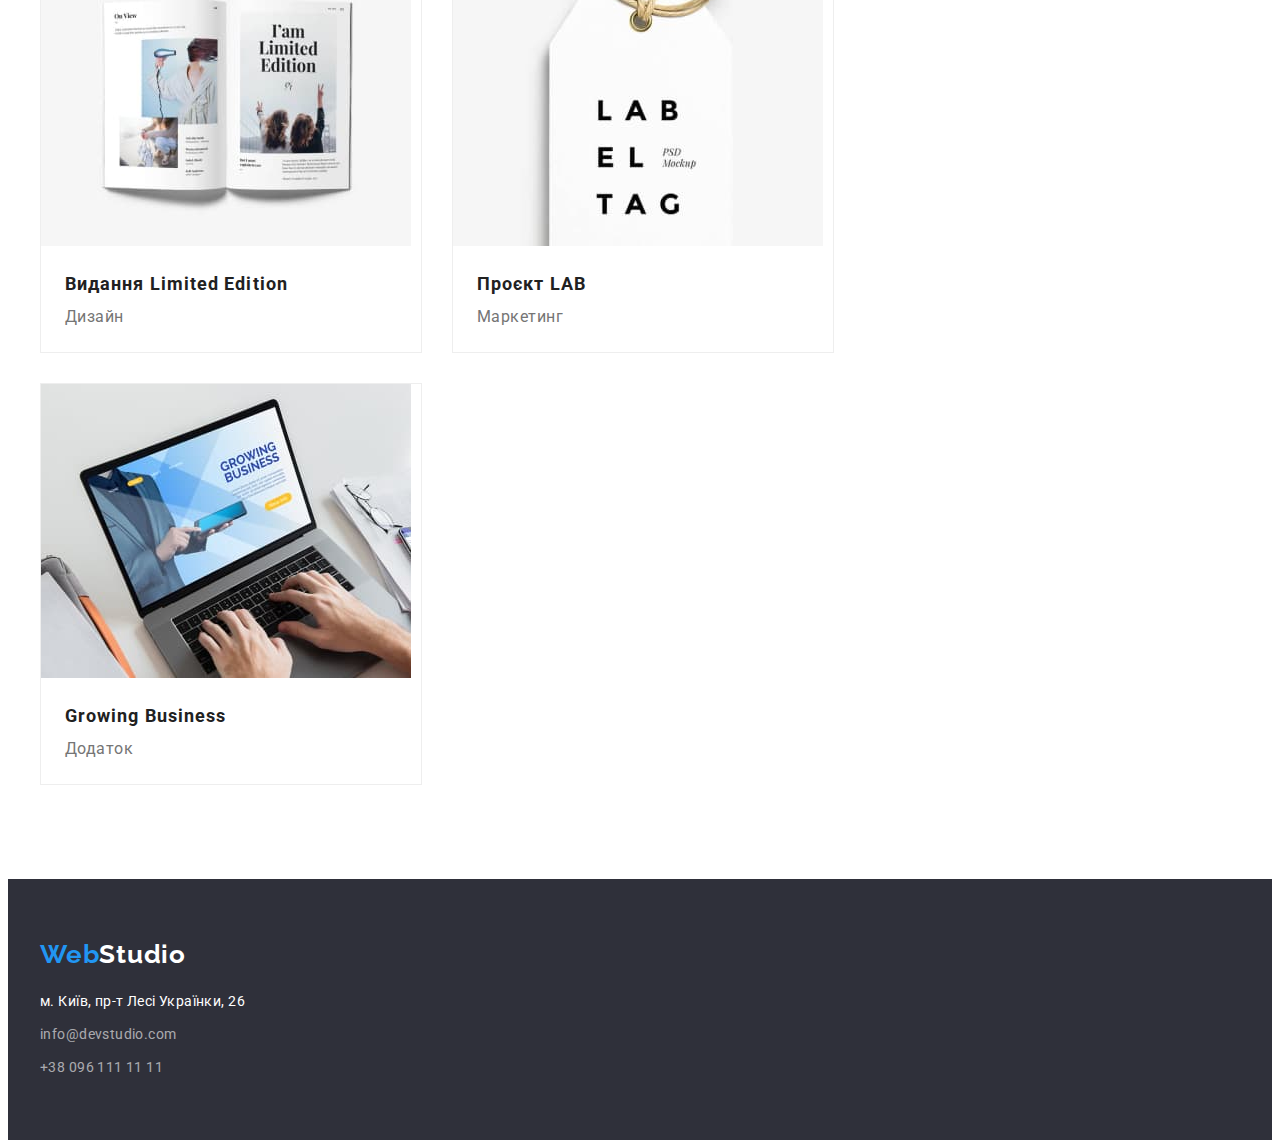
==== commit ec3d9400: "fix styles" ====
--- a/portfolio.html
+++ b/portfolio.html
@@ -45,30 +45,25 @@
         <section class="filter">
             <div class="container filter-container">
                 <h1 class="filter-title">Фільтр</h1>
-                <nav>
-                    <ul class="filter-list">
-                        <li class="filter-item">
-                            <button class="filter-btn" type="button">Усі</button>
-                        </li>
-                        <li class="filter-item">
-                            <button class="filter-btn" type="button">Веб-сайти</button>
-                        </li>
-                        <li class="filter-item">
-                            <button class="filter-btn" type="button">Додатки</button>
-                        </li>
-                        <li class="filter-item">
-                            <button class="filter-btn" type="button">Дизайн</button>
-                        </li>
-                        <li class="filter-item">
-                            <button class="filter-btn" type="button">Маркетинг</button>
-                        </li>
-                    </ul>
-                </nav>
-            </div>
-        </section>
-        <!-- PROJECTS -->
-        <section class="projects">
-            <div class="container projects-container">
+                <ul class="filter-list">
+                    <li class="filter-item">
+                        <button class="filter-btn" type="button">Усі</button>
+                    </li>
+                    <li class="filter-item">
+                        <button class="filter-btn" type="button">Веб-сайти</button>
+                    </li>
+                    <li class="filter-item">
+                        <button class="filter-btn" type="button">Додатки</button>
+                    </li>
+                    <li class="filter-item">
+                        <button class="filter-btn" type="button">Дизайн</button>
+                    </li>
+                    <li class="filter-item">
+                        <button class="filter-btn" type="button">Маркетинг</button>
+                    </li>
+                </ul>
+
+                <!-- PROJECTS -->
                 <h2 class="projects-title">Приклади робіт</h2>
                 <ul class="projects-list">
                     <li class="projects-item">
--- a/css/styles.css
+++ b/css/styles.css
@@ -33,6 +33,7 @@
 }
 
 /* --------------HEADER-------------------- */
+
 .header {
   border-bottom: 1px solid #ececec;
 }
@@ -67,9 +68,14 @@
 .header-list,
 .header-address {
   display: flex;
+  gap: 50px;
+}
+
+.header-link,
+.header-mail,
+.header-tel {
   padding-top: 32px;
   padding-bottom: 32px;
-  gap: 50px;
 }
 
 .header-logo,
@@ -143,7 +149,7 @@
 /* --------------HERO-------------------- */
 
 .hero {
-  padding: 200px 452px;
+  padding: 200px 0;
   background-color: #2f303a;
   justify-content: center;
 }
@@ -187,9 +193,11 @@
 }
 
 /* --------------FEATURES-------------------- */
+
 .features,
-.team {
-  padding: 94px 215px;
+.team,
+.filter {
+  padding: 94px 0;
 }
 
 .features-list,
@@ -239,8 +247,9 @@
 }
 
 /* --------------GALLERY-------------------- */
+
 .photo {
-  padding: 0 215px 94px 215px;
+  padding-bottom: 94px;
 }
 
 .photo-title,
@@ -307,6 +316,7 @@
 .footer-logo {
   display: flex;
   margin-bottom: 20px;
+
   color: var(--accent-text-color-second);
 }
 
@@ -319,11 +329,14 @@
 }
 
 .footer-place {
+  display: inline-block;
+  margin-bottom: 9px;
+
   color: var(--accent-text-color-second);
-  margin-bottom: 9px;
-}
-
-.footer-tel {
+}
+
+.footer-mail {
+  display: inline-block;
   margin-bottom: 9px;
 }
 
@@ -334,13 +347,9 @@
 
 /* --------------FILTER-------------------- */
 
-.filter-container {
-  margin-top: 94px;
+.filter-list {
+  display: flex;
   margin-bottom: 34px;
-}
-
-.filter-list {
-  display: flex;
   justify-content: center;
   gap: 8px;
 }
@@ -373,10 +382,6 @@
 
 /* --------------PROJECTS-------------------- */
 
-.projects {
-  padding: 0 215px 94px;
-}
-
 .projects-item {
   width: calc((100% - 60px) / 3);
   border: 1px solid #eeeeee;
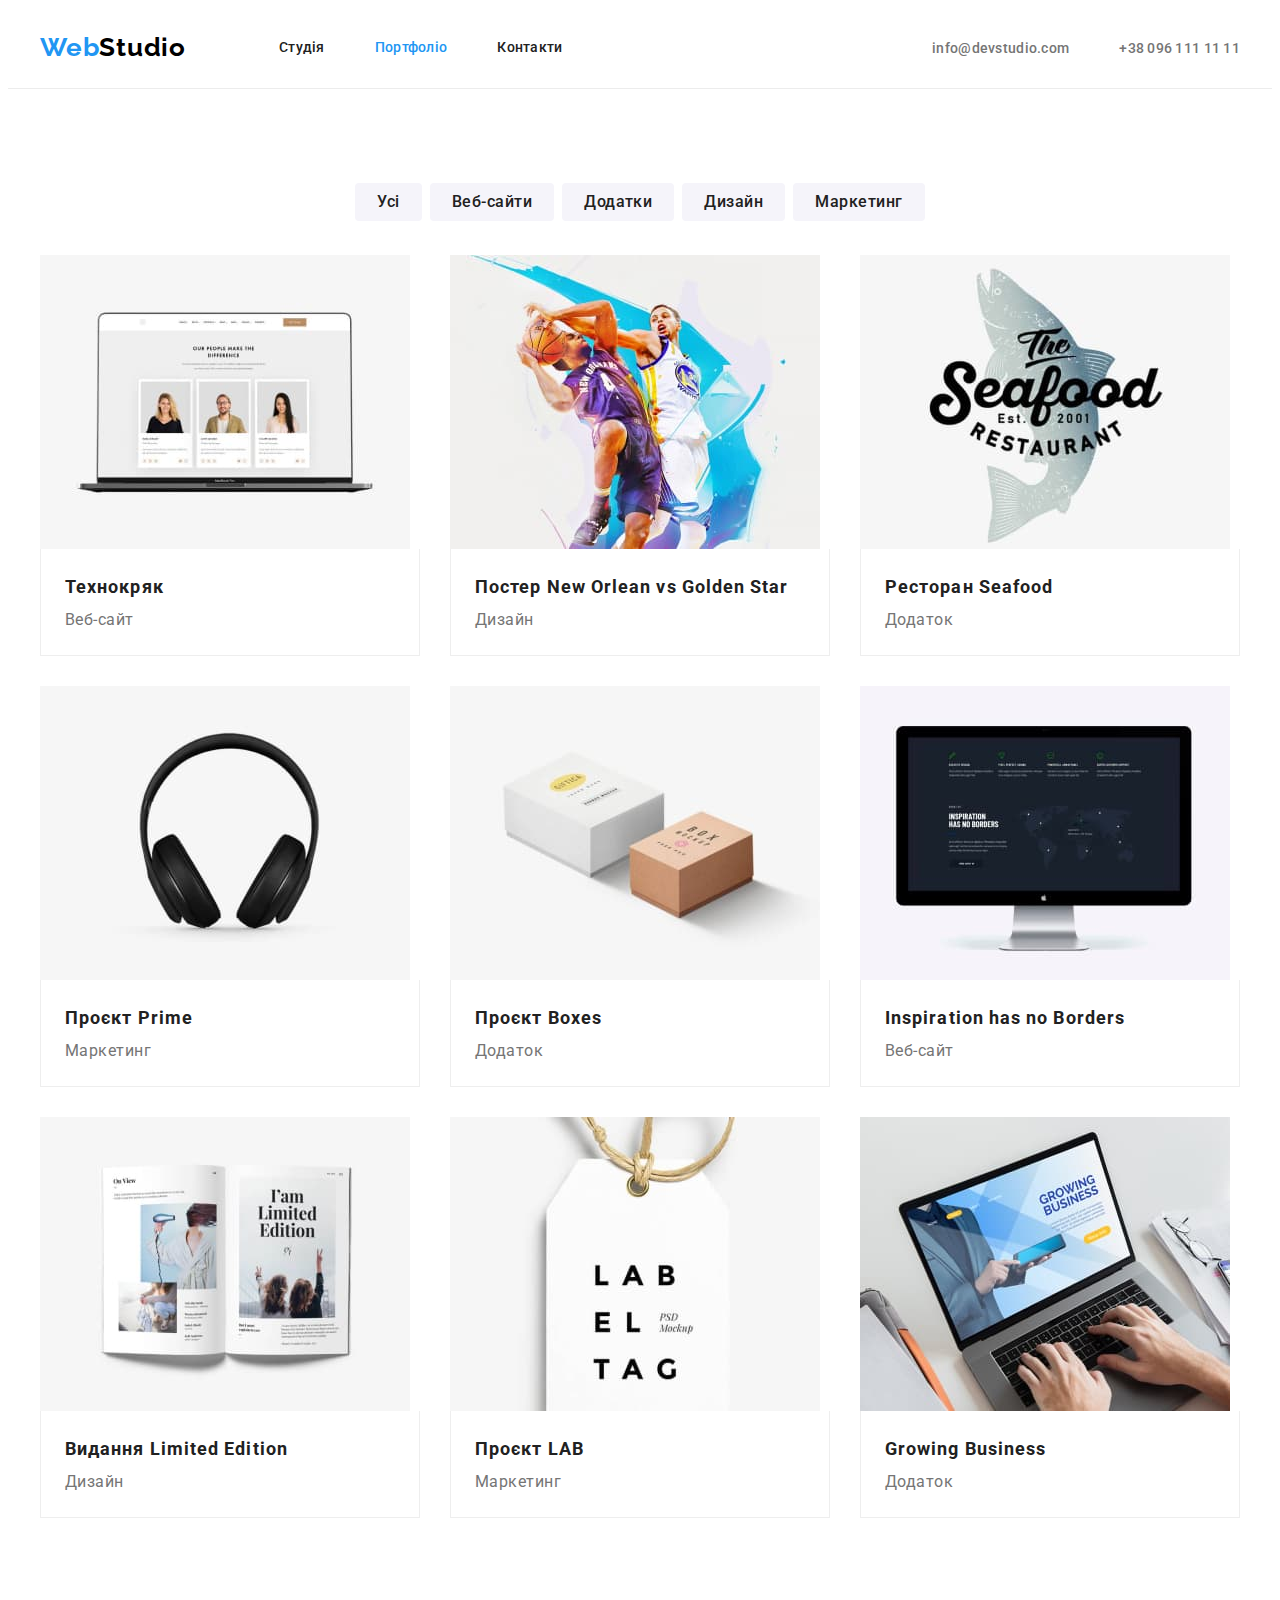
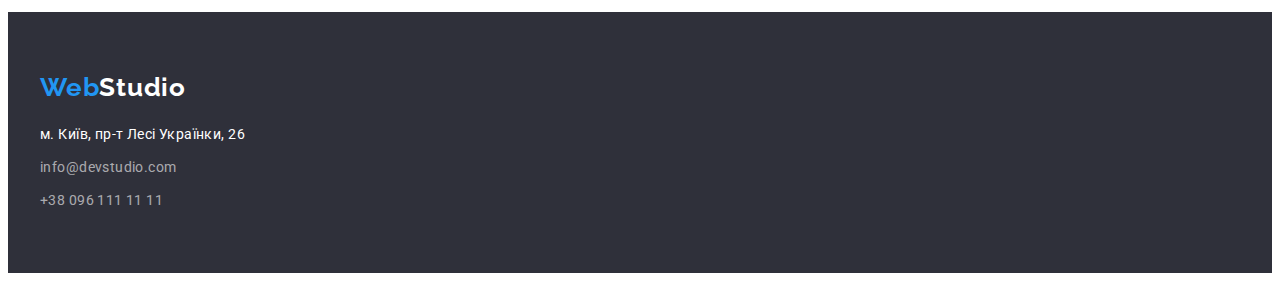
==== commit 44343094: "add fix" ====
--- a/portfolio.html
+++ b/portfolio.html
@@ -41,10 +41,10 @@
     </header>
 
     <main>
-        <!--FILTER-->
-        <section class="filter">
-            <div class="container filter-container">
-                <h1 class="filter-title">Фільтр</h1>
+        <!--PORTFOLIO-->
+        <section class="projects">
+            <div class="container projects-container">
+                <h1 class="projects-title">Портфоліо</h1>
                 <ul class="filter-list">
                     <li class="filter-item">
                         <button class="filter-btn" type="button">Усі</button>
@@ -62,9 +62,6 @@
                         <button class="filter-btn" type="button">Маркетинг</button>
                     </li>
                 </ul>
-
-                <!-- PROJECTS -->
-                <h2 class="projects-title">Приклади робіт</h2>
                 <ul class="projects-list">
                     <li class="projects-item">
                         <a class="project-link" href="#">
--- a/css/styles.css
+++ b/css/styles.css
@@ -196,7 +196,7 @@
 
 .features,
 .team,
-.filter {
+.projects {
   padding: 94px 0;
 }
 
@@ -216,7 +216,6 @@
 }
 
 .feature-title,
-.filter-title,
 .projects-title {
   position: absolute;
   white-space: nowrap;
@@ -313,6 +312,10 @@
   display: block;
 }
 
+.footer-item:not(:last-child) {
+  margin-bottom: 9px;
+}
+
 .footer-logo {
   display: flex;
   margin-bottom: 20px;
@@ -330,14 +333,12 @@
 
 .footer-place {
   display: inline-block;
-  margin-bottom: 9px;
 
   color: var(--accent-text-color-second);
 }
 
 .footer-mail {
   display: inline-block;
-  margin-bottom: 9px;
 }
 
 .footer-mail,
@@ -345,7 +346,7 @@
   color: rgba(255, 255, 255, 0.6);
 }
 
-/* --------------FILTER-------------------- */
+/* --------------PORTFOLIO-------------------- */
 
 .filter-list {
   display: flex;
@@ -384,12 +385,14 @@
 
 .projects-item {
   width: calc((100% - 60px) / 3);
-  border: 1px solid #eeeeee;
 }
 
 .projects-wrap {
   padding: 20px 24px;
   background-color: var(--accent-text-color-second);
+  border-right: 1px solid #eeeeee;
+  border-bottom: 1px solid #eeeeee;
+  border-left: 1px solid #eeeeee;
 }
 
 .projects-subtitle {
